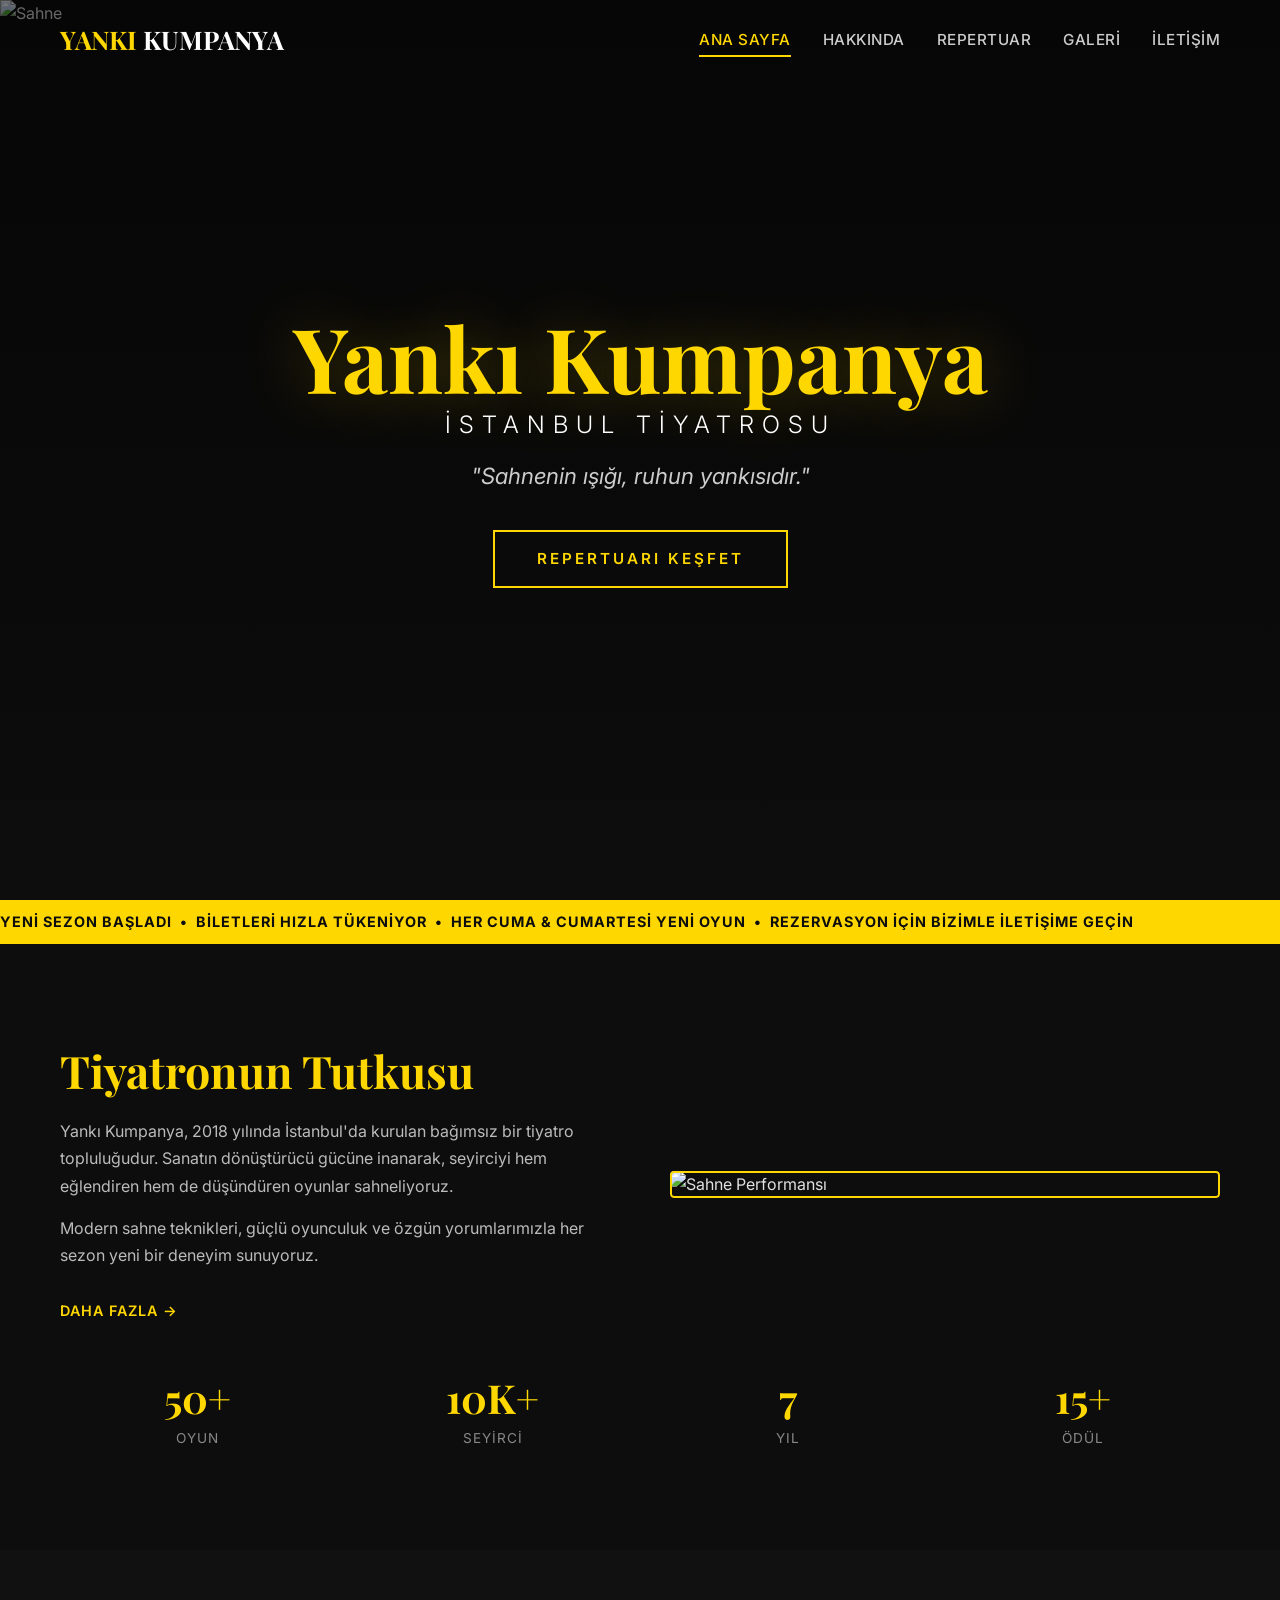
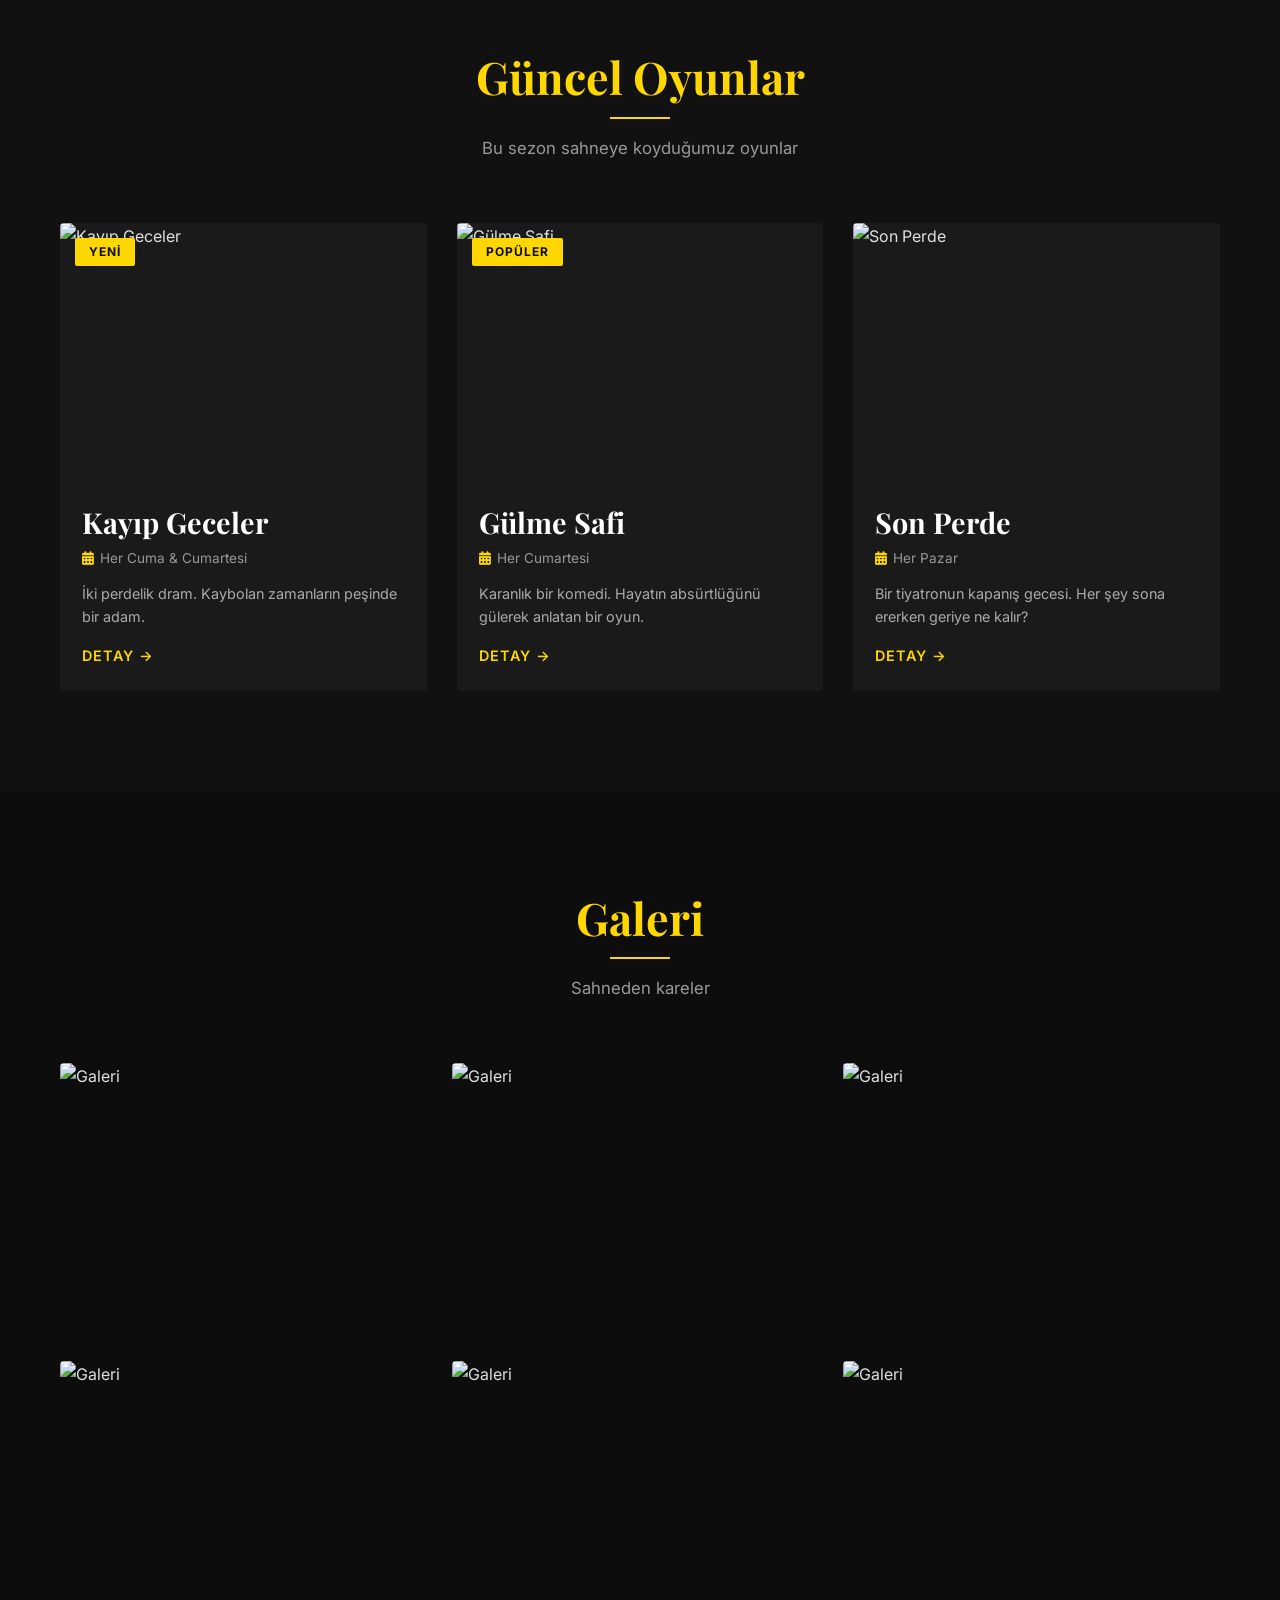
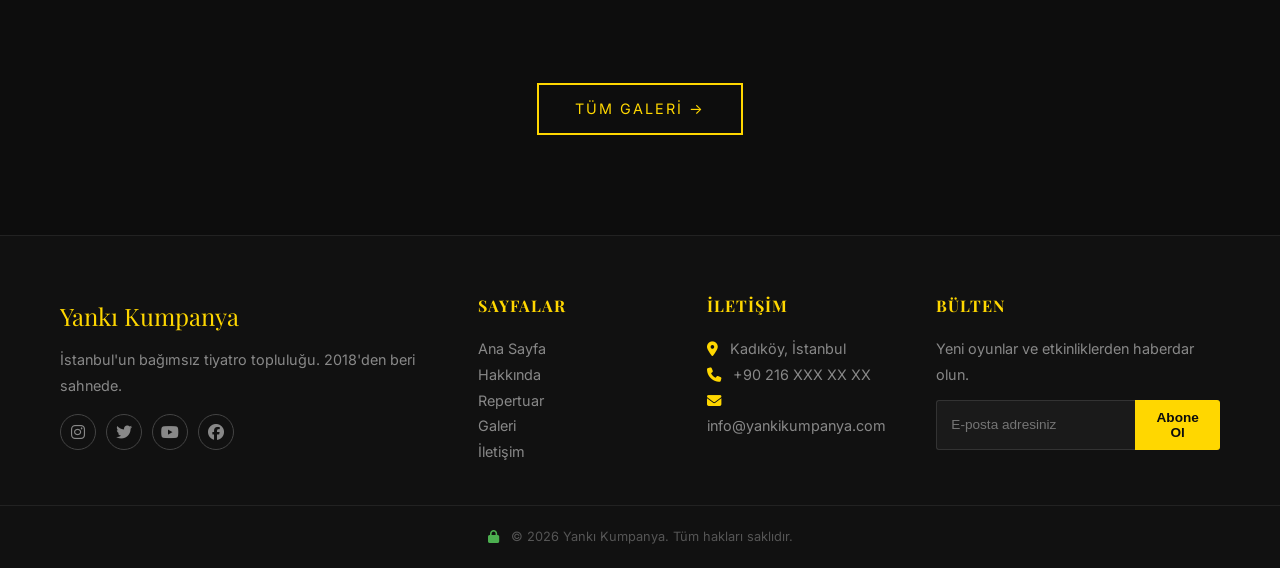
==== index.html @ ef190775 "Redesign: babasahne-inspired dark theater theme with full admin panel" ====
<!DOCTYPE html>
<html lang="tr">
<head>
  <meta charset="UTF-8">
  <meta name="viewport" content="width=device-width, initial-scale=1.0">
  <title>Yankı Kumpanya – Tiyatro</title>
  <link rel="preconnect" href="https://fonts.googleapis.com">
  <link href="https://fonts.googleapis.com/css2?family=Inter:wght@300;400;500;600;700&family=Playfair+Display:ital,wght@0,400;0,700;1,400&display=swap" rel="stylesheet">
  <link rel="stylesheet" href="https://cdnjs.cloudflare.com/ajax/libs/font-awesome/6.5.1/css/all.min.css">
  <link rel="stylesheet" href="css/style.css">
</head>
<body>

  <!-- Loader -->
  <div class="loader"><div class="spinner"></div></div>

  <!-- Header -->
  <header class="header">
    <div class="container">
      <a href="index.html" class="logo">YANKI <span>KUMPANYA</span></a>
      <nav class="nav-links">
        <a href="index.html">Ana Sayfa</a>
        <a href="hakkinda.html">Hakkında</a>
        <a href="repertuar.html">Repertuar</a>
        <a href="galeri.html">Galeri</a>
        <a href="iletisim.html">İletişim</a>
      </nav>
      <div class="hamburger">
        <span></span><span></span><span></span>
      </div>
    </div>
  </header>

  <!-- Mobile Nav -->
  <div class="mobile-nav">
    <button class="close-btn">&times;</button>
    <a href="index.html">Ana Sayfa</a>
    <a href="hakkinda.html">Hakkında</a>
    <a href="repertuar.html">Repertuar</a>
    <a href="galeri.html">Galeri</a>
    <a href="iletisim.html">İletişim</a>
  </div>

  <!-- Hero -->
  <section class="hero" id="hero">
    <img class="hero-bg" src="https://images.unsplash.com/photo-1503095396549-807759245b35?w=1920&q=80" alt="Sahne">
    <div class="hero-overlay"></div>
    <div class="hero-content">
      <h1 class="logo-hero">Yankı Kumpanya<span>İstanbul Tiyatrosu</span></h1>
      <p class="slogan">"Sahnenin ışığı, ruhun yankısıdır."</p>
      <a href="repertuar.html" class="cta-btn">Repertuarı Keşfet</a>
    </div>
  </section>

  <!-- Marquee -->
  <div class="marquee-bar">
    <span class="marquee-text">
      YENİ SEZON BAŞLADI &nbsp;&bull;&nbsp; BİLETLERİ HIZLA TÜKENİYOR &nbsp;&bull;&nbsp; HER CUMA & CUMARTESİ YENİ OYUN &nbsp;&bull;&nbsp; REZERVASYON İÇİN BİZİMLE İLETİŞİME GEÇİN
    </span>
  </div>

  <!-- Hakkında (Kısa) -->
  <section class="section" id="hakkinda">
    <div class="container">
      <div class="about-grid fade-in">
        <div class="text">
          <h2>Tiyatronun Tutkusu</h2>
          <p>Yankı Kumpanya, 2018 yılında İstanbul'da kurulan bağımsız bir tiyatro topluluğudur. Sanatın dönüştürücü gücüne inanarak, seyirciyi hem eğlendiren hem de düşündüren oyunlar sahneliyoruz.</p>
          <p>Modern sahne teknikleri, güçlü oyunculuk ve özgün yorumlarımızla her sezon yeni bir deneyim sunuyoruz.</p>
          <a href="hakkinda.html" class="btn-link" style="color:#FFD700;font-weight:600;text-transform:uppercase;letter-spacing:1px;font-size:.9rem;margin-top:15px;display:inline-block">Daha Fazla &rarr;</a>
        </div>
        <div class="img-wrap">
          <img src="https://images.unsplash.com/photo-1580809361436-42a7ec204889?w=800&q=80" alt="Sahne Performansı">
        </div>
      </div>
      <div class="stats-row fade-in">
        <div class="stat-item">
          <h3>50+</h3>
          <p>Oyun</p>
        </div>
        <div class="stat-item">
          <h3>10K+</h3>
          <p>Seyirci</p>
        </div>
        <div class="stat-item">
          <h3>7</h3>
          <p>Yıl</p>
        </div>
        <div class="stat-item">
          <h3>15+</h3>
          <p>Ödül</p>
        </div>
      </div>
    </div>
  </section>

  <!-- Güncel Oyunlar -->
  <section class="section" style="background:#111" id="oyunlar">
    <div class="container">
      <div class="section-header fade-in">
        <h2>Güncel Oyunlar</h2>
        <p>Bu sezon sahneye koyduğumuz oyunlar</p>
      </div>
      <div class="shows-grid" id="shows-grid">
        <!-- JS ile doldurulacak -->
      </div>
    </div>
  </section>

  <!-- Galeri Önizleme -->
  <section class="section" id="galeri">
    <div class="container">
      <div class="section-header fade-in">
        <h2>Galeri</h2>
        <p>Sahneden kareler</p>
      </div>
      <div class="gallery-grid" id="home-gallery">
        <!-- JS ile doldurulacak -->
      </div>
      <div style="text-align:center;margin-top:40px" class="fade-in">
        <a href="galeri.html" class="cta-btn" style="border:2px solid #FFD700;color:#FFD700;padding:12px 36px;font-size:.9rem;text-transform:uppercase;letter-spacing:2px;display:inline-block">Tüm Galeri &rarr;</a>
      </div>
    </div>
  </section>

  <!-- Footer -->
  <footer class="footer">
    <div class="container">
      <div class="footer-grid">
        <div>
          <div class="logo-footer">Yankı Kumpanya</div>
          <p>İstanbul'un bağımsız tiyatro topluluğu. 2018'den beri sahnede.</p>
          <div class="social-row">
            <a href="#"><i class="fab fa-instagram"></i></a>
            <a href="#"><i class="fab fa-twitter"></i></a>
            <a href="#"><i class="fab fa-youtube"></i></a>
            <a href="#"><i class="fab fa-facebook"></i></a>
          </div>
        </div>
        <div>
          <h4>Sayfalar</h4>
          <ul>
            <li><a href="index.html">Ana Sayfa</a></li>
            <li><a href="hakkinda.html">Hakkında</a></li>
            <li><a href="repertuar.html">Repertuar</a></li>
            <li><a href="galeri.html">Galeri</a></li>
            <li><a href="iletisim.html">İletişim</a></li>
          </ul>
        </div>
        <div>
          <h4>İletişim</h4>
          <ul>
            <li><i class="fas fa-map-marker-alt" style="color:#FFD700;margin-right:8px"></i> Kadıköy, İstanbul</li>
            <li><i class="fas fa-phone" style="color:#FFD700;margin-right:8px"></i> +90 216 XXX XX XX</li>
            <li><i class="fas fa-envelope" style="color:#FFD700;margin-right:8px"></i> info@yankikumpanya.com</li>
          </ul>
        </div>
        <div>
          <h4>Bülten</h4>
          <p style="margin-bottom:12px">Yeni oyunlar ve etkinliklerden haberdar olun.</p>
          <form style="display:flex;gap:0">
            <input type="email" placeholder="E-posta adresiniz" style="flex:1;padding:10px 14px;background:#1a1a1a;border:1px solid #333;color:#e0e0e0;font-size:.85rem;border-radius:3px 0 0 3px;border-right:none">
            <button type="button" style="background:#FFD700;color:#0d0d0d;border:none;padding:10px 18px;font-weight:700;cursor:pointer;border-radius:0 3px 3px 0;font-size:.85rem">Abone Ol</button>
          </form>
        </div>
      </div>
    </div>
    <div class="footer-bottom">
      <div class="container">
        <span class="ssl"><i class="fas fa-lock"></i></span>
        &copy; 2026 Yankı Kumpanya. Tüm hakları saklıdır.
      </div>
    </div>
  </footer>

  <!-- Scroll to top -->
  <button class="scroll-top"><i class="fas fa-chevron-up"></i></button>

  <!-- Lightbox -->
  <div class="lightbox">
    <button class="close">&times;</button>
    <button class="nav-btn prev"><i class="fas fa-chevron-left"></i></button>
    <img src="" alt="Galeri">
    <button class="nav-btn next"><i class="fas fa-chevron-right"></i></button>
  </div>

  <script src="js/script.js"></script>
  <script>
    // Demo data – admin panelinden güncellenebilir
    const defaultShows = [
      { title: "Kayıp Geceler", date: "Her Cuma & Cumartesi", desc: "İki perdelik dram. Kaybolan zamanların peşinde bir adam.", img: "https://images.unsplash.com/photo-1507676184212-d03ab07a01bf?w=600&q=80", badge: "Yeni" },
      { title: "Gülme Safi", date: "Her Cumartesi", desc: "Karanlık bir komedi. Hayatın absürtlüğünü gülerek anlatan bir oyun.", img: "https://images.unsplash.com/photo-1524368535928-5b5e00ddc76b?w=600&q=80", badge: "Popüler" },
      { title: "Son Perde", date: "Her Pazar", desc: "Bir tiyatronun kapanış gecesi. Her şey sona ererken geriye ne kalır?", img: "https://images.unsplash.com/photo-1514306191717-452ec28c7814?w=600&q=80", badge: "" }
    ];

    const defaultGallery = [
      "https://images.unsplash.com/photo-1580809361436-42a7ec204889?w=600&q=80",
      "https://images.unsplash.com/photo-1507676184212-d03ab07a01bf?w=600&q=80",
      "https://images.unsplash.com/photo-1524368535928-5b5e00ddc76b?w=600&q=80",
      "https://images.unsplash.com/photo-1514306191717-452ec28c7814?w=600&q=80",
      "https://images.unsplash.com/photo-1460723237483-7a6dc9d0b212?w=600&q=80",
      "https://images.unsplash.com/photo-1485846234645-a62644f84728?w=600&q=80"
    ];

    // Render shows
    const showsGrid = document.getElementById('shows-grid');
    if (showsGrid) {
      showsGrid.innerHTML = defaultShows.map(s => `
        <div class="show-card fade-in">
          <div class="img-wrap">
            <img src="${s.img}" alt="${s.title}">
            ${s.badge ? `<span class="badge">${s.badge}</span>` : ''}
          </div>
          <div class="info">
            <h3>${s.title}</h3>
            <div class="meta"><i class="fas fa-calendar-alt" style="color:#FFD700;margin-right:6px"></i>${s.date}</div>
            <p>${s.desc}</p>
            <a href="repertuar.html" class="btn-link">Detay &rarr;</a>
          </div>
        </div>
      `).join('');
    }

    // Render home gallery (first 6)
    const homeGallery = document.getElementById('home-gallery');
    if (homeGallery) {
      homeGallery.innerHTML = defaultGallery.slice(0, 6).map(img => `
        <div class="gallery-item fade-in">
          <img src="${img}" alt="Galeri">
          <div class="overlay"><i class="fas fa-expand"></i></div>
        </div>
      `).join('');
    }
  </script>
</body>
</html>
---- css/style.css ----
/* ============================================================
   YANKI KUMPANYA – babasahne tarzı dark theater aesthetic
   Colors: Sarı (#FFD700) + Siyah (#1A1A1A)
   ============================================================ */

/* ---------- Reset & Base ---------- */
*,*::before,*::after{box-sizing:border-box;margin:0;padding:0}
html{scroll-behavior:smooth;font-size:16px}
body{font-family:'Inter',sans-serif;background:#0d0d0d;color:#e0e0e0;line-height:1.7;overflow-x:hidden}
a{text-decoration:none;color:inherit;transition:color .3s}
ul{list-style:none}
img{max-width:100%;height:auto;display:block}
h1,h2,h3,h4,h5{font-family:'Playfair Display',serif;font-weight:700;line-height:1.2}
h1{font-size:clamp(2.2rem,5vw,4rem)}
h2{font-size:clamp(1.8rem,3.5vw,3rem)}
h3{font-size:clamp(1.3rem,2.5vw,1.8rem)}

.container{width:100%;max-width:1200px;margin:0 auto;padding:0 20px}

/* ---------- Header ---------- */
.header{position:fixed;top:0;left:0;width:100%;z-index:1000;transition:background .4s,box-shadow .4s}
.header.scrolled{background:rgba(13,13,13,.95);box-shadow:0 2px 30px rgba(0,0,0,.6);backdrop-filter:blur(10px)}
.header .container{display:flex;align-items:center;justify-content:space-between;padding:18px 20px}
.header .logo{font-family:'Playfair Display',serif;font-size:1.6rem;color:#FFD700;font-weight:700;white-space:nowrap}
.header .logo span{color:#fff}
.nav-links{display:flex;gap:32px;align-items:center}
.nav-links a{color:#ccc;font-size:.95rem;font-weight:500;letter-spacing:.5px;text-transform:uppercase;position:relative;padding:4px 0}
.nav-links a::after{content:'';position:absolute;bottom:0;left:0;width:0;height:2px;background:#FFD700;transition:width .3s}
.nav-links a:hover,.nav-links a.active{color:#FFD700}
.nav-links a:hover::after,.nav-links a.active::after{width:100%}

/* Mobile hamburger */
.hamburger{display:none;flex-direction:column;cursor:pointer;gap:5px;z-index:1001}
.hamburger span{width:28px;height:2px;background:#FFD700;transition:.3s}

/* Mobile nav */
.mobile-nav{display:none;position:fixed;top:0;left:0;width:100%;height:100vh;background:rgba(13,13,13,.98);z-index:999;flex-direction:column;align-items:center;justify-content:center;gap:30px}
.mobile-nav.open{display:flex}
.mobile-nav a{color:#e0e0e0;font-size:1.3rem;font-family:'Playfair Display',serif;text-transform:uppercase;letter-spacing:2px}
.mobile-nav a:hover{color:#FFD700}
.mobile-nav .close-btn{position:absolute;top:25px;right:30px;font-size:2rem;color:#FFD700;cursor:pointer;background:none;border:none}

@media(max-width:900px){
  .nav-links{display:none}
  .hamburger{display:flex}
}

/* ---------- Hero (full-screen video/image) ---------- */
.hero{position:relative;width:100%;height:100vh;overflow:hidden;display:flex;align-items:center;justify-content:center}
.hero-bg{position:absolute;top:0;left:0;width:100%;height:100%;object-fit:cover;z-index:0}
.hero-overlay{position:absolute;top:0;left:0;width:100%;height:100%;background:linear-gradient(180deg,rgba(0,0,0,.55) 0%,rgba(0,0,0,.35) 40%,rgba(13,13,13,1) 100%);z-index:1}
.hero-content{position:relative;z-index:2;text-align:center;padding:0 20px}
.hero-content .logo-hero{font-family:'Playfair Display',serif;font-size:clamp(3rem,7vw,6rem);color:#FFD700;font-weight:700;line-height:1;margin-bottom:10px;text-shadow:0 0 60px rgba(255,215,0,.3)}
.hero-content .logo-hero span{color:#fff;display:block;font-size:clamp(1rem,2vw,1.5rem);font-family:'Inter',sans-serif;font-weight:300;letter-spacing:8px;text-transform:uppercase;margin-top:12px}
.hero-content .slogan{font-size:clamp(1rem,2vw,1.4rem);color:#ccc;margin-top:20px;font-style:italic}
.hero-content .cta-btn{display:inline-block;margin-top:35px;padding:14px 42px;border:2px solid #FFD700;color:#FFD700;font-size:.95rem;text-transform:uppercase;letter-spacing:3px;font-weight:600;transition:all .4s}
.hero-content .cta-btn:hover{background:#FFD700;color:#0d0d0d}

/* ---------- Marquee / Duyuru ---------- */
.marquee-bar{background:#FFD700;color:#0d0d0d;padding:10px 0;font-weight:700;font-size:.9rem;letter-spacing:1px;overflow:hidden;white-space:nowrap}
.marquee-bar .marquee-text{display:inline-block;animation:marquee 25s linear infinite}
@keyframes marquee{0%{transform:translateX(100vw)}100%{transform:translateX(-100%)}}

/* ---------- Section Titles ---------- */
.section{padding:100px 0}
.section-header{text-align:center;margin-bottom:60px}
.section-header h2{color:#FFD700;position:relative;display:inline-block;padding-bottom:15px}
.section-header h2::after{content:'';position:absolute;bottom:0;left:50%;transform:translateX(-50%);width:60px;height:2px;background:#FFD700}
.section-header p{color:#999;margin-top:15px;font-size:1.05rem;max-width:600px;margin-left:auto;margin-right:auto}

/* ---------- Page Title (for inner pages) ---------- */
.page-title{padding:180px 0 60px;background:linear-gradient(180deg,rgba(0,0,0,.8) 0%,#0d0d0d 100%);text-align:center}
.page-title h1{color:#FFD700;margin-bottom:10px}
.breadcrumb{color:#888;font-size:.9rem}
.breadcrumb a{color:#FFD700}
.breadcrumb a:hover{text-decoration:underline}

/* ---------- Shows / Repertoire ---------- */
.shows-grid{display:grid;grid-template-columns:repeat(auto-fill,minmax(340px,1fr));gap:30px}
.show-card{background:#1a1a1a;border-radius:4px;overflow:hidden;transition:transform .3s,box-shadow .3s;position:relative}
.show-card:hover{transform:translateY(-5px);box-shadow:0 15px 40px rgba(255,215,0,.12)}
.show-card .img-wrap{position:relative;height:260px;overflow:hidden}
.show-card .img-wrap img{width:100%;height:100%;object-fit:cover;transition:transform .5s}
.show-card:hover .img-wrap img{transform:scale(1.05)}
.show-card .badge{position:absolute;top:15px;left:15px;background:#FFD700;color:#0d0d0d;padding:4px 14px;font-size:.75rem;font-weight:700;text-transform:uppercase;letter-spacing:1px;border-radius:2px}
.show-card .info{padding:22px}
.show-card .info h3{color:#fff;margin-bottom:8px}
.show-card .info .meta{color:#999;font-size:.85rem;margin-bottom:12px}
.show-card .info p{color:#aaa;font-size:.9rem;line-height:1.6}
.show-card .info .btn-link{display:inline-block;margin-top:15px;color:#FFD700;font-weight:600;font-size:.9rem;text-transform:uppercase;letter-spacing:1px}
.show-card .info .btn-link:hover{text-decoration:underline}

/* ---------- Gallery Grid ---------- */
.gallery-grid{display:grid;grid-template-columns:repeat(auto-fill,minmax(280px,1fr));gap:15px}
.gallery-item{position:relative;overflow:hidden;border-radius:4px;cursor:pointer;aspect-ratio:4/3}
.gallery-item img{width:100%;height:100%;object-fit:cover;transition:transform .5s}
.gallery-item:hover img{transform:scale(1.08)}
.gallery-item .overlay{position:absolute;inset:0;background:rgba(0,0,0,.6);display:flex;align-items:center;justify-content:center;opacity:0;transition:opacity .4s}
.gallery-item:hover .overlay{opacity:1}
.gallery-item .overlay i{color:#FFD700;font-size:2rem}

/* Lightbox */
.lightbox{display:none;position:fixed;inset:0;background:rgba(0,0,0,.95);z-index:2000;align-items:center;justify-content:center;flex-direction:column}
.lightbox.active{display:flex}
.lightbox img{max-width:90vw;max-height:85vh;object-fit:contain;border-radius:4px}
.lightbox .close{position:absolute;top:20px;right:30px;color:#FFD700;font-size:2.5rem;cursor:pointer;background:none;border:none}
.lightbox .nav-btn{position:absolute;top:50%;transform:translateY(-50%);color:#FFD700;font-size:2.5rem;cursor:pointer;background:none;border:none;padding:20px}
.lightbox .nav-btn.prev{left:10px}
.lightbox .nav-btn.next{right:10px}

/* ---------- About Section ---------- */
.about-grid{display:grid;grid-template-columns:1fr 1fr;gap:60px;align-items:center}
.about-grid .text h2{color:#FFD700;margin-bottom:20px}
.about-grid .text p{color:#bbb;margin-bottom:15px;font-size:1rem}
.about-grid .img-wrap{border-radius:4px;overflow:hidden;position:relative}
.about-grid .img-wrap img{width:100%;height:100%;object-fit:cover}
.about-grid .img-wrap::after{content:'';position:absolute;inset:0;border:2px solid #FFD700;border-radius:4px;pointer-events:none}
.stats-row{display:grid;grid-template-columns:repeat(4,1fr);gap:20px;margin-top:50px;text-align:center}
.stat-item h3{font-size:2.5rem;color:#FFD700;font-family:'Playfair Display',serif}
.stat-item p{color:#888;font-size:.85rem;text-transform:uppercase;letter-spacing:1px;margin-top:5px}

@media(max-width:768px){
  .about-grid{grid-template-columns:1fr}
  .stats-row{grid-template-columns:repeat(2,1fr)}
}

/* ---------- Team ---------- */
.team-grid{display:grid;grid-template-columns:repeat(auto-fill,minmax(220px,1fr));gap:30px}
.team-card{text-align:center}
.team-card .avatar{width:160px;height:160px;border-radius:50%;object-fit:cover;margin:0 auto 15px;border:3px solid #FFD700}
.team-card h4{color:#fff;font-size:1.1rem}
.team-card p{color:#999;font-size:.85rem;margin-top:4px}

/* ---------- Contact ---------- */
.contact-grid{display:grid;grid-template-columns:1fr 1fr;gap:50px}
.contact-info .item{display:flex;gap:15px;margin-bottom:30px}
.contact-info .item .icon{width:50px;height:50px;background:#FFD700;color:#0d0d0d;display:flex;align-items:center;justify-content:center;border-radius:50%;font-size:1.2rem;flex-shrink:0}
.contact-info .item h4{color:#FFD700;margin-bottom:5px}
.contact-info .item p{color:#aaa;font-size:.95rem}
.contact-info .item a{color:#ccc}
.contact-info .item a:hover{color:#FFD700}
.social-links{display:flex;gap:12px;margin-top:20px}
.social-links a{width:42px;height:42px;border:1px solid #444;display:flex;align-items:center;justify-content:center;border-radius:50%;color:#ccc;font-size:1rem;transition:all .3s}
.social-links a:hover{border-color:#FFD700;color:#FFD700;background:rgba(255,215,0,.1)}
.contact-form input,.contact-form textarea{width:100%;padding:14px 18px;background:#1a1a1a;border:1px solid #333;color:#e0e0e0;font-size:.95rem;font-family:'Inter',sans-serif;border-radius:3px;margin-bottom:15px;transition:border .3s}
.contact-form input:focus,.contact-form textarea:focus{outline:none;border-color:#FFD700}
.contact-form textarea{height:160px;resize:vertical}
.contact-form button{background:#FFD700;color:#0d0d0d;border:none;padding:14px 40px;font-weight:700;text-transform:uppercase;letter-spacing:2px;font-size:.9rem;cursor:pointer;transition:all .3s;border-radius:3px}
.contact-form button:hover{background:#e6c200}

.map-frame{width:100%;height:400px;border:none;margin-top:50px;border-radius:4px}

@media(max-width:768px){
  .contact-grid{grid-template-columns:1fr}
}

/* ---------- Footer ---------- */
.footer{background:#111;padding:60px 0 0;border-top:1px solid #222}
.footer-grid{display:grid;grid-template-columns:2fr 1fr 1fr 1.5fr;gap:40px;padding-bottom:40px}
.footer h4{color:#FFD700;font-size:1rem;margin-bottom:20px;text-transform:uppercase;letter-spacing:1px}
.footer p,.footer li{color:#888;font-size:.9rem;line-height:1.8}
.footer a{color:#888}
.footer a:hover{color:#FFD700}
.footer .logo-footer{font-family:'Playfair Display',serif;font-size:1.5rem;color:#FFD700;margin-bottom:10px}
.footer .social-row{display:flex;gap:10px;margin-top:15px}
.footer .social-row a{width:36px;height:36px;border:1px solid #444;display:flex;align-items:center;justify-content:center;border-radius:50%;color:#888;transition:all .3s}
.footer .social-row a:hover{border-color:#FFD700;color:#FFD700}

.footer-bottom{border-top:1px solid #222;padding:20px 0;text-align:center;color:#555;font-size:.8rem}
.footer-bottom .ssl{color:#4CAF50;margin-right:8px}

@media(max-width:768px){
  .footer-grid{grid-template-columns:1fr 1fr}
}
@media(max-width:500px){
  .footer-grid{grid-template-columns:1fr}
}

/* ---------- Scroll-to-top ---------- */
.scroll-top{position:fixed;bottom:30px;right:30px;width:45px;height:45px;background:#FFD700;color:#0d0d0d;border:none;border-radius:50%;font-size:1.2rem;cursor:pointer;display:none;align-items:center;justify-content:center;z-index:900;box-shadow:0 4px 20px rgba(255,215,0,.3);transition:transform .3s}
.scroll-top.visible{display:flex}
.scroll-top:hover{transform:translateY(-3px)}

/* ---------- Animations ---------- */
.fade-in{opacity:0;transform:translateY(30px);transition:opacity .6s,transform .6s}
.fade-in.visible{opacity:1;transform:translateY(0)}

/* ---------- Loading ---------- */
.loader{position:fixed;inset:0;background:#0d0d0d;z-index:9999;display:flex;align-items:center;justify-content:center;transition:opacity .5s}
.loader.hidden{opacity:0;pointer-events:none}
.loader .spinner{width:50px;height:50px;border:3px solid #222;border-top-color:#FFD700;border-radius:50%;animation:spin .8s linear infinite}
@keyframes spin{to{transform:rotate(360deg)}}
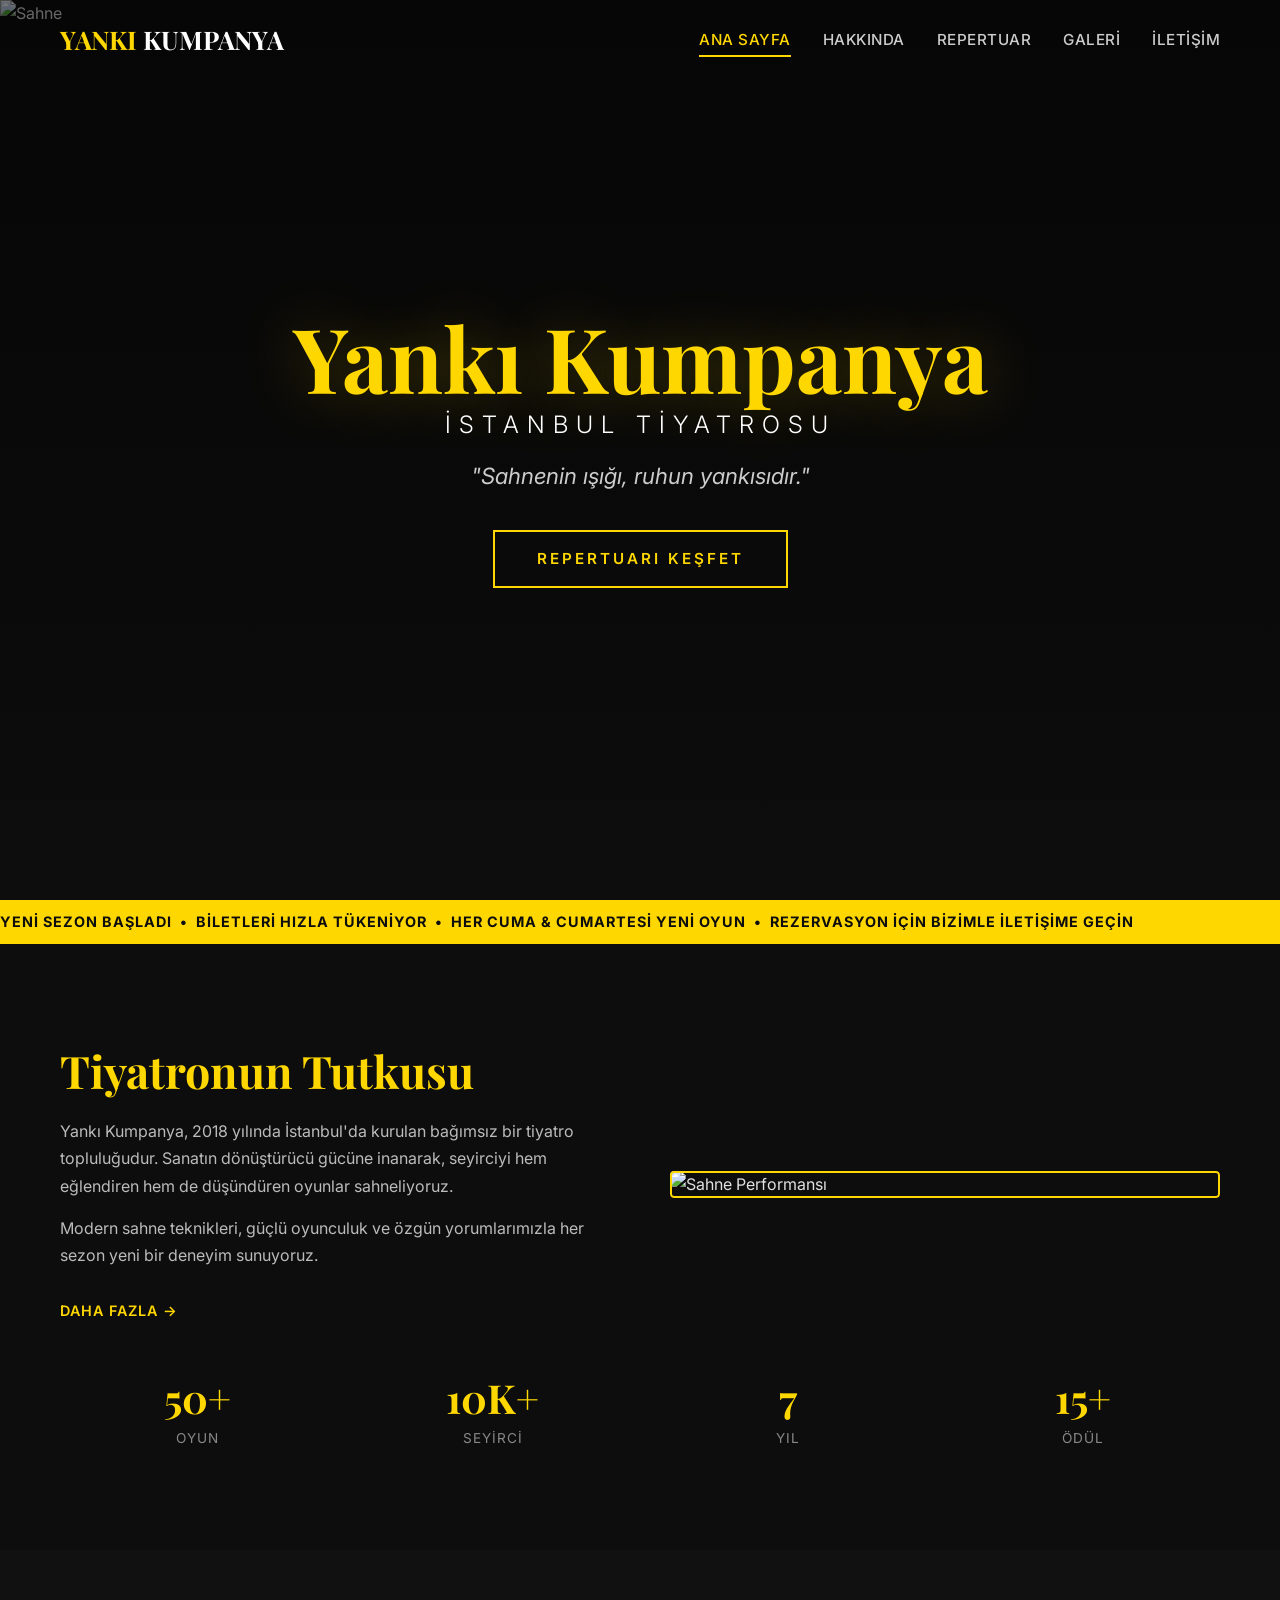
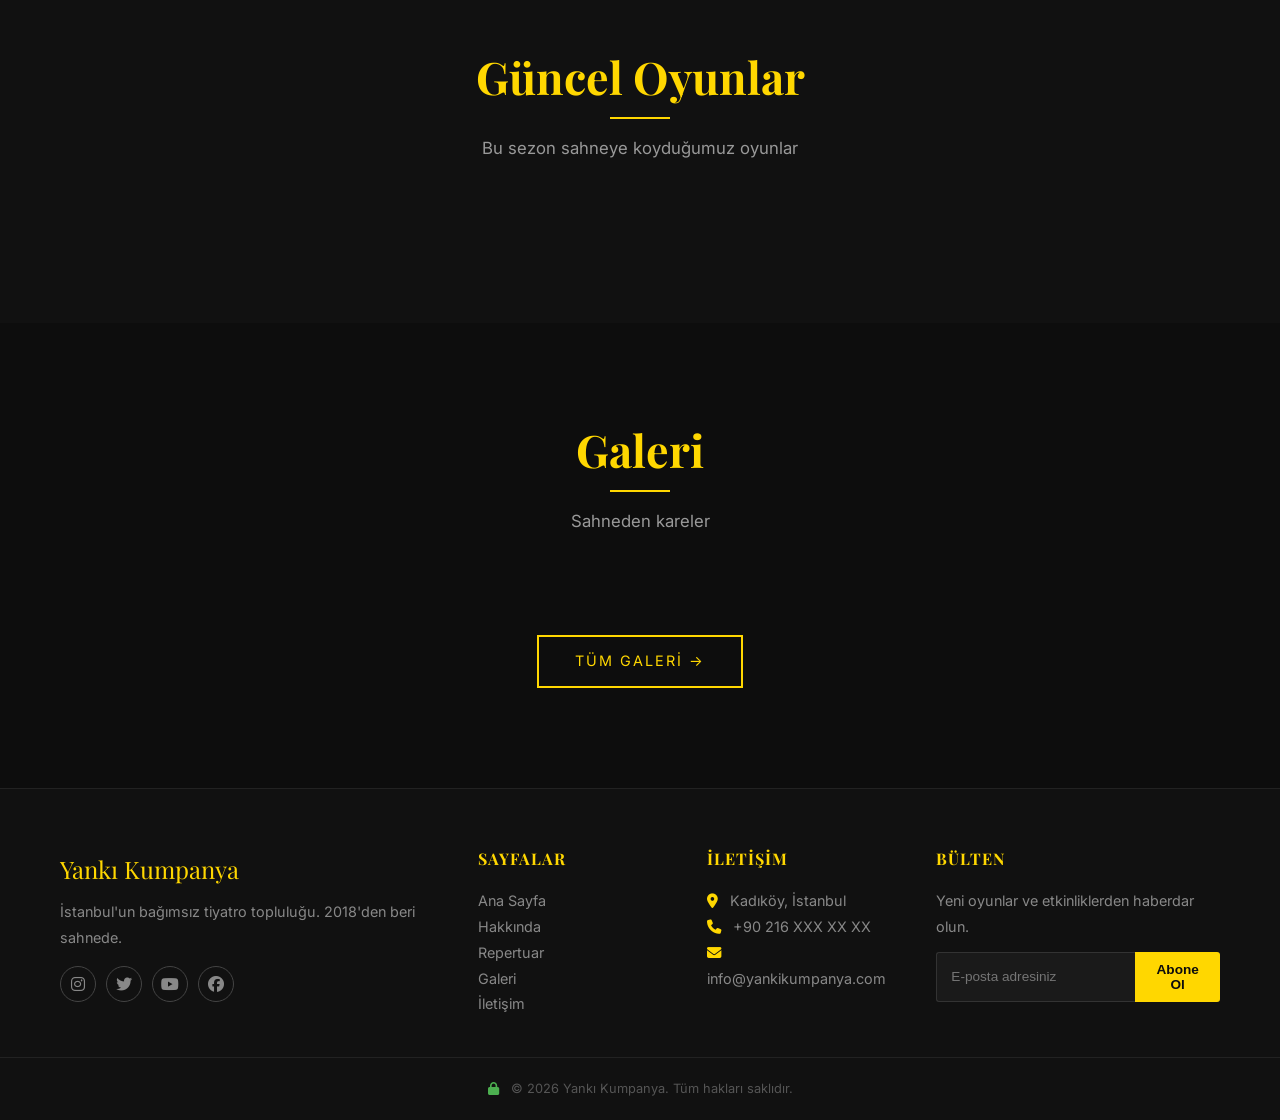
==== commit e8d7d61b: "Fix: site now fetches data from GitHub JSON files instead of hardcoded" ====
--- a/index.html
+++ b/index.html
@@ -184,53 +184,35 @@
     <button class="nav-btn next"><i class="fas fa-chevron-right"></i></button>
   </div>
 
+  <script src="js/data.js"></script>
   <script src="js/script.js"></script>
   <script>
-    // Demo data – admin panelinden güncellenebilir
-    const defaultShows = [
-      { title: "Kayıp Geceler", date: "Her Cuma & Cumartesi", desc: "İki perdelik dram. Kaybolan zamanların peşinde bir adam.", img: "https://images.unsplash.com/photo-1507676184212-d03ab07a01bf?w=600&q=80", badge: "Yeni" },
-      { title: "Gülme Safi", date: "Her Cumartesi", desc: "Karanlık bir komedi. Hayatın absürtlüğünü gülerek anlatan bir oyun.", img: "https://images.unsplash.com/photo-1524368535928-5b5e00ddc76b?w=600&q=80", badge: "Popüler" },
-      { title: "Son Perde", date: "Her Pazar", desc: "Bir tiyatronun kapanış gecesi. Her şey sona ererken geriye ne kalır?", img: "https://images.unsplash.com/photo-1514306191717-452ec28c7814?w=600&q=80", badge: "" }
-    ];
-
-    const defaultGallery = [
-      "https://images.unsplash.com/photo-1580809361436-42a7ec204889?w=600&q=80",
-      "https://images.unsplash.com/photo-1507676184212-d03ab07a01bf?w=600&q=80",
-      "https://images.unsplash.com/photo-1524368535928-5b5e00ddc76b?w=600&q=80",
-      "https://images.unsplash.com/photo-1514306191717-452ec28c7814?w=600&q=80",
-      "https://images.unsplash.com/photo-1460723237483-7a6dc9d0b212?w=600&q=80",
-      "https://images.unsplash.com/photo-1485846234645-a62644f84728?w=600&q=80"
-    ];
-
-    // Render shows
-    const showsGrid = document.getElementById('shows-grid');
-    if (showsGrid) {
-      showsGrid.innerHTML = defaultShows.map(s => `
-        <div class="show-card fade-in">
-          <div class="img-wrap">
-            <img src="${s.img}" alt="${s.title}">
-            ${s.badge ? `<span class="badge">${s.badge}</span>` : ''}
-          </div>
-          <div class="info">
-            <h3>${s.title}</h3>
-            <div class="meta"><i class="fas fa-calendar-alt" style="color:#FFD700;margin-right:6px"></i>${s.date}</div>
-            <p>${s.desc}</p>
-            <a href="repertuar.html" class="btn-link">Detay &rarr;</a>
-          </div>
-        </div>
-      `).join('');
-    }
-
-    // Render home gallery (first 6)
-    const homeGallery = document.getElementById('home-gallery');
-    if (homeGallery) {
-      homeGallery.innerHTML = defaultGallery.slice(0, 6).map(img => `
-        <div class="gallery-item fade-in">
-          <img src="${img}" alt="Galeri">
-          <div class="overlay"><i class="fas fa-expand"></i></div>
-        </div>
-      `).join('');
-    }
+    (async () => {
+      // Hero
+      const hero = await fetchData('hero.json');
+      if (hero) {
+        if (hero.image) document.querySelector('.hero-bg').src = hero.image;
+        if (hero.title) document.querySelector('.logo-hero').childNodes[0].textContent = hero.title;
+        if (hero.subtitle) document.querySelector('.logo-hero span').textContent = hero.subtitle;
+        if (hero.slogan) document.querySelector('.slogan').textContent = hero.slogan;
+        if (hero.btnText) document.querySelector('.cta-btn').textContent = hero.btnText;
+        if (hero.btnLink) document.querySelector('.cta-btn').href = hero.btnLink;
+      }
+
+      // Shows
+      const shows = await fetchData('shows.json');
+      const grid = document.getElementById('shows-grid');
+      if (grid && shows && shows.length) {
+        grid.innerHTML = shows.filter(s => s.status !== 'Arşiv').slice(0, 3).map(showCardHTML).join('');
+      }
+
+      // Gallery (first 6)
+      const gallery = await fetchData('gallery.json');
+      const gal = document.getElementById('home-gallery');
+      if (gal && gallery && gallery.length) {
+        gal.innerHTML = gallery.slice(0, 6).map(galleryItemHTML).join('');
+      }
+    })();
   </script>
 </body>
 </html>
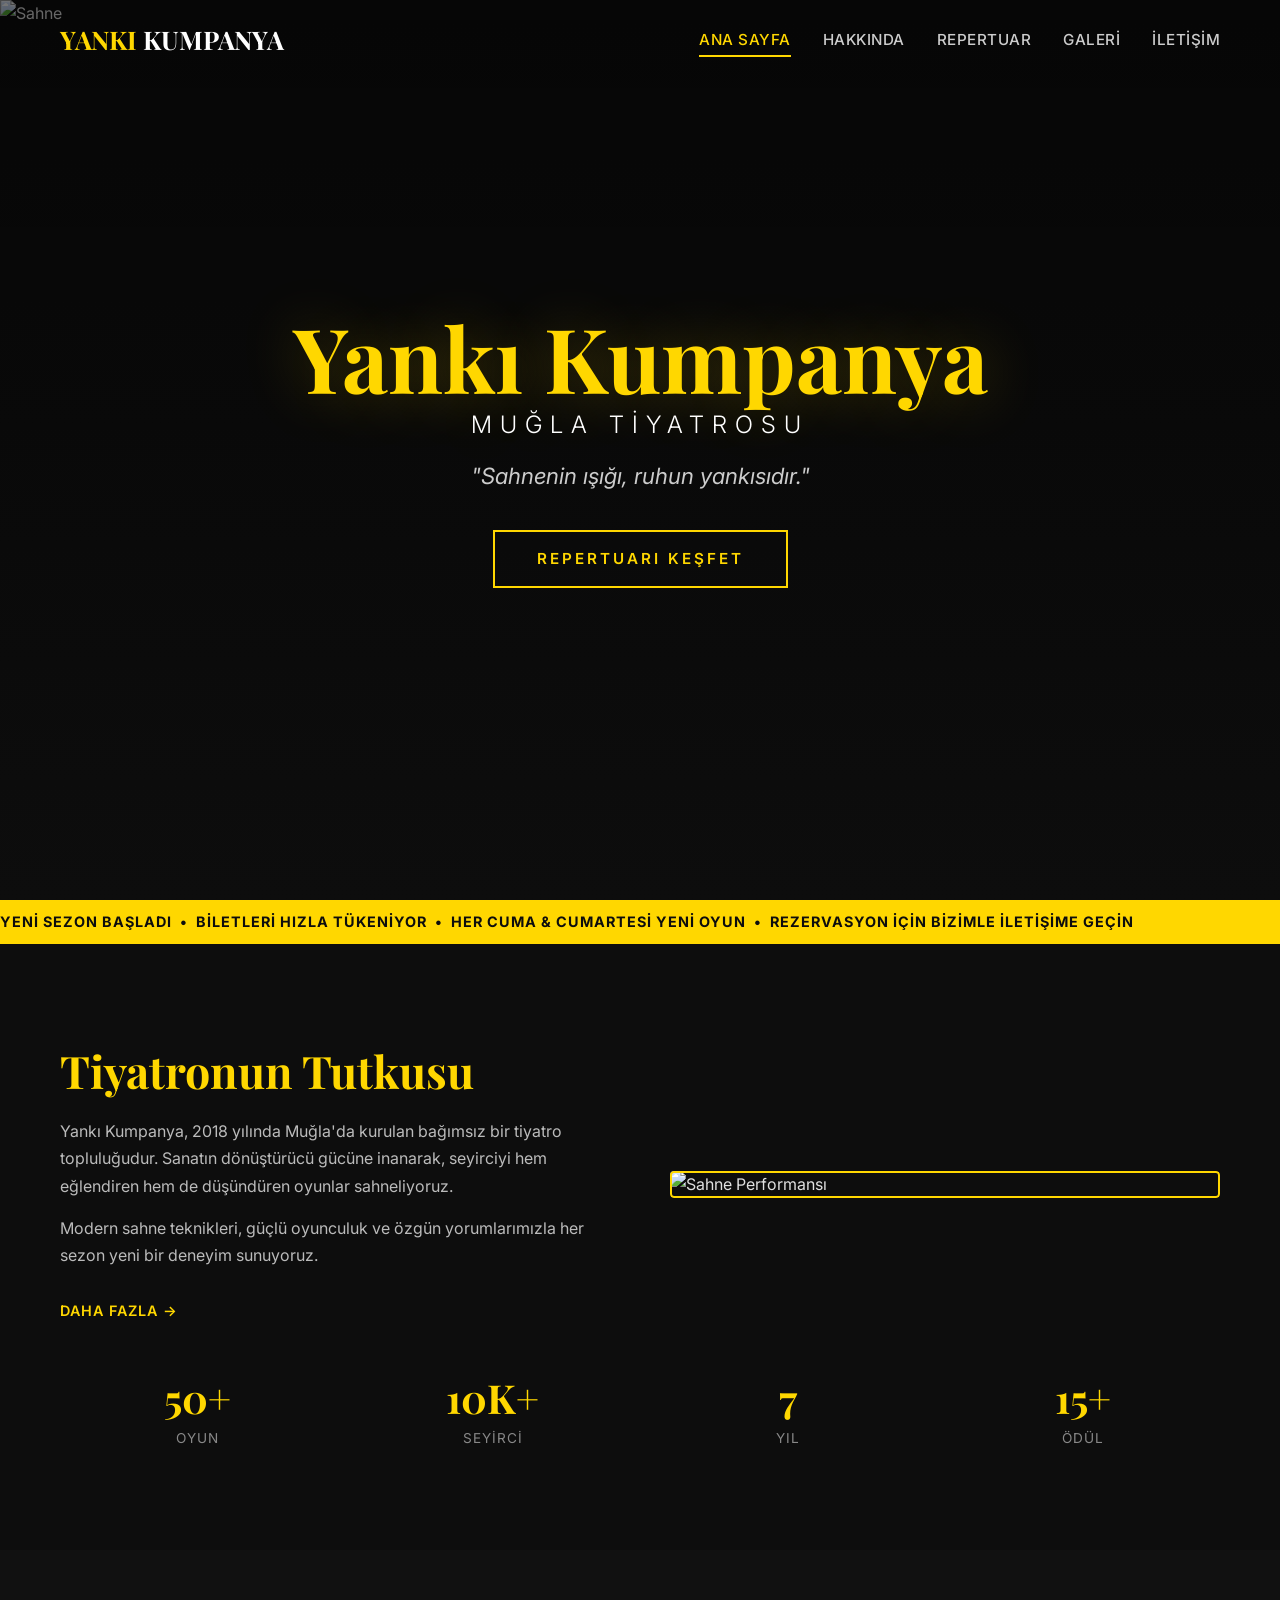
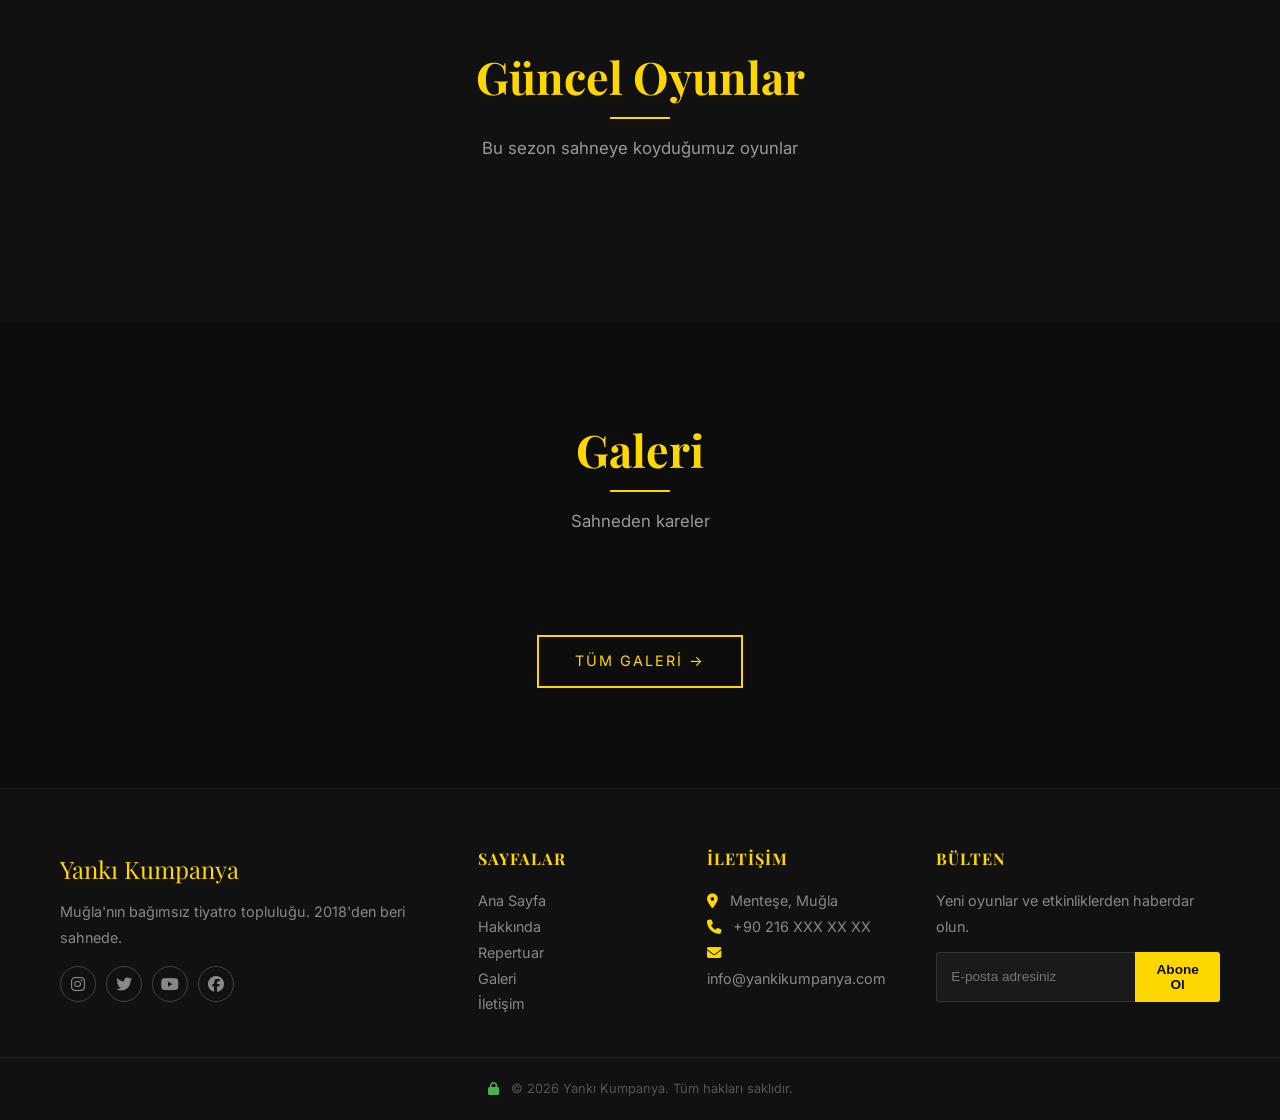
==== commit bacef3bf: "chore: Muğla content + data cleanup + sync with remote" ====
--- a/index.html
+++ b/index.html
@@ -46,7 +46,7 @@
     <img class="hero-bg" src="https://images.unsplash.com/photo-1503095396549-807759245b35?w=1920&q=80" alt="Sahne">
     <div class="hero-overlay"></div>
     <div class="hero-content">
-      <h1 class="logo-hero">Yankı Kumpanya<span>İstanbul Tiyatrosu</span></h1>
+      <h1 class="logo-hero">Yankı Kumpanya<span>Muğla Tiyatrosu</span></h1>
       <p class="slogan">"Sahnenin ışığı, ruhun yankısıdır."</p>
       <a href="repertuar.html" class="cta-btn">Repertuarı Keşfet</a>
     </div>
@@ -65,7 +65,7 @@
       <div class="about-grid fade-in">
         <div class="text">
           <h2>Tiyatronun Tutkusu</h2>
-          <p>Yankı Kumpanya, 2018 yılında İstanbul'da kurulan bağımsız bir tiyatro topluluğudur. Sanatın dönüştürücü gücüne inanarak, seyirciyi hem eğlendiren hem de düşündüren oyunlar sahneliyoruz.</p>
+          <p>Yankı Kumpanya, 2018 yılında Muğla'da kurulan bağımsız bir tiyatro topluluğudur. Sanatın dönüştürücü gücüne inanarak, seyirciyi hem eğlendiren hem de düşündüren oyunlar sahneliyoruz.</p>
           <p>Modern sahne teknikleri, güçlü oyunculuk ve özgün yorumlarımızla her sezon yeni bir deneyim sunuyoruz.</p>
           <a href="hakkinda.html" class="btn-link" style="color:#FFD700;font-weight:600;text-transform:uppercase;letter-spacing:1px;font-size:.9rem;margin-top:15px;display:inline-block">Daha Fazla &rarr;</a>
         </div>
@@ -129,7 +129,7 @@
       <div class="footer-grid">
         <div>
           <div class="logo-footer">Yankı Kumpanya</div>
-          <p>İstanbul'un bağımsız tiyatro topluluğu. 2018'den beri sahnede.</p>
+          <p>Muğla'nın bağımsız tiyatro topluluğu. 2018'den beri sahnede.</p>
           <div class="social-row">
             <a href="#"><i class="fab fa-instagram"></i></a>
             <a href="#"><i class="fab fa-twitter"></i></a>
@@ -150,7 +150,7 @@
         <div>
           <h4>İletişim</h4>
           <ul>
-            <li><i class="fas fa-map-marker-alt" style="color:#FFD700;margin-right:8px"></i> Kadıköy, İstanbul</li>
+            <li><i class="fas fa-map-marker-alt" style="color:#FFD700;margin-right:8px"></i> Menteşe, Muğla</li>
             <li><i class="fas fa-phone" style="color:#FFD700;margin-right:8px"></i> +90 216 XXX XX XX</li>
             <li><i class="fas fa-envelope" style="color:#FFD700;margin-right:8px"></i> info@yankikumpanya.com</li>
           </ul>
